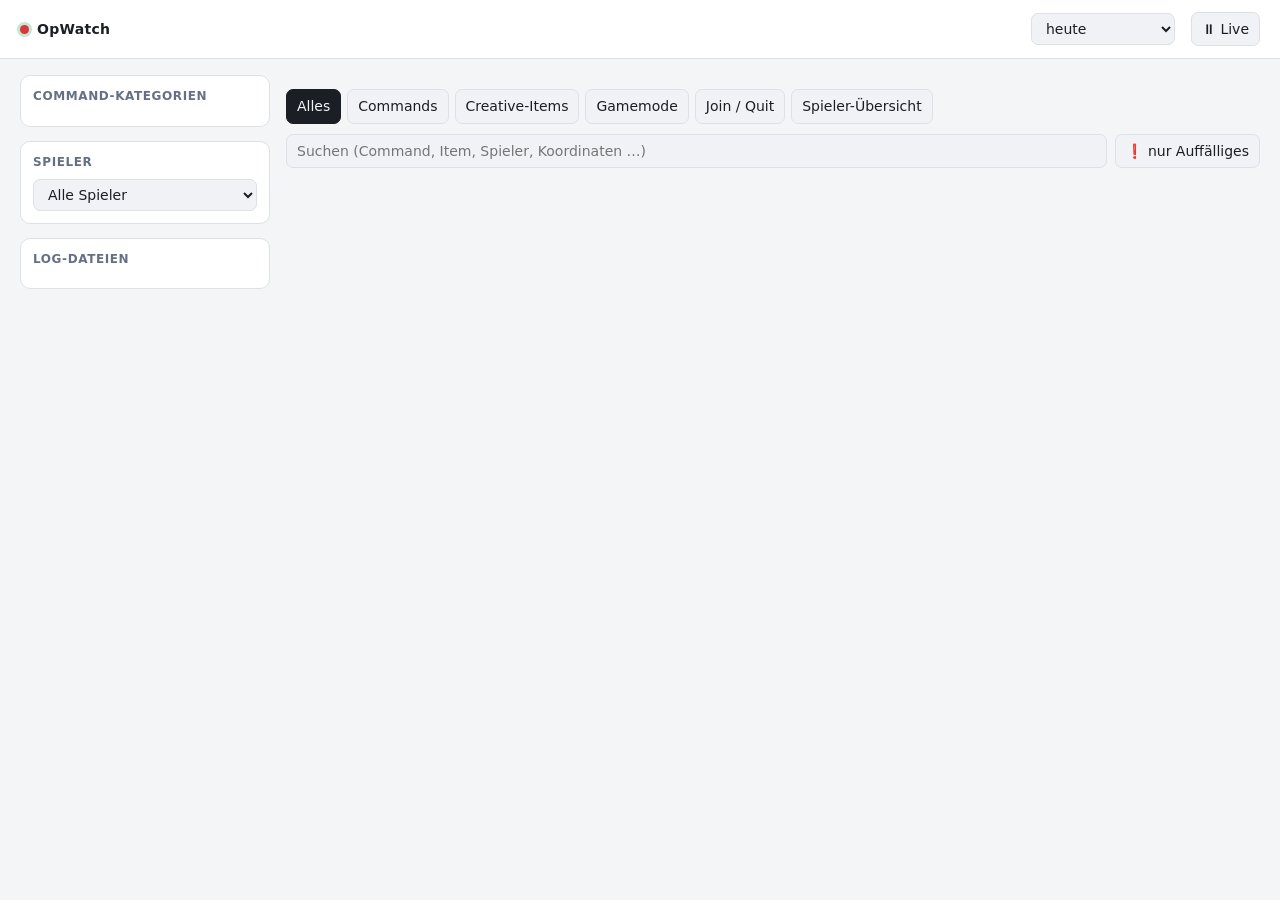
==== quellcode/OpWatch/src/main/resources/web/index.html @ f1e56824 "Plugins, Quellcode und Extras (Stand 26.10.2026) WebConsole 1.3.0, OpWatch 1.1.0, ServerStats 1.2.0," ====
<!doctype html>
<html lang="de">
<head>
<meta charset="utf-8">
<meta name="viewport" content="width=device-width, initial-scale=1">
<title>OpWatch</title>
<style>
:root{
  --bg:#0f1115; --panel:#171a21; --panel2:#1d212a; --line:#2a2f3a; --text:#e6e8ec; --mute:#8b93a3;
  --acc:#5fd38d; --warn:#f2b84b; --bad:#ff6b6b; --blue:#6aa8ff; --violet:#b08cff;
  --mono: ui-monospace, "JetBrains Mono", "Cascadia Code", Consolas, monospace;
}
/* inside the dark WebConsole dashboard always stay dark */
@media (prefers-color-scheme: light){
  :root:not(.embed){ --bg:#f4f5f7; --panel:#fff; --panel2:#f0f2f5; --line:#dde1e7; --text:#1b1e24; --mute:#667085;
    --acc:#1f9d55; --warn:#b7791f; --bad:#d63939; --blue:#2f6fd6; --violet:#7a4fd6; }
}
*{box-sizing:border-box}
body{margin:0;background:var(--bg);color:var(--text);font:14px/1.45 system-ui,-apple-system,"Segoe UI",sans-serif}
header{display:flex;align-items:center;gap:16px;padding:12px 20px;border-bottom:1px solid var(--line);background:var(--panel);position:sticky;top:0;z-index:5;flex-wrap:wrap}
.brand{font-weight:700;letter-spacing:.3px;display:flex;align-items:center;gap:8px}
.dot{width:9px;height:9px;border-radius:50%;background:var(--acc);box-shadow:0 0 0 3px color-mix(in srgb,var(--acc) 25%,transparent)}
.dot.off{background:var(--bad)}
.online{display:flex;gap:6px;flex-wrap:wrap;flex:1}
.pill{font-size:12px;padding:3px 9px;border-radius:99px;background:var(--panel2);border:1px solid var(--line);white-space:nowrap;cursor:pointer}
.pill.creative{border-color:var(--warn);color:var(--warn)}
.pill .gm{color:var(--mute);margin-left:4px}
button,select,input{font:inherit;color:var(--text);background:var(--panel2);border:1px solid var(--line);border-radius:7px;padding:6px 10px}
button{cursor:pointer}
button.on{border-color:var(--acc);color:var(--acc)}
main{display:grid;grid-template-columns:250px 1fr;gap:16px;padding:16px 20px;max-width:1500px;margin:0 auto}
@media (max-width:860px){main{grid-template-columns:1fr;padding:12px 16px}}
aside{display:flex;flex-direction:column;gap:14px}
.box{background:var(--panel);border:1px solid var(--line);border-radius:10px;padding:12px}
.box h3{margin:0 0 8px;font-size:12px;text-transform:uppercase;letter-spacing:.6px;color:var(--mute);font-weight:600}
.cat{display:flex;justify-content:space-between;align-items:center;padding:5px 8px;border-radius:6px;cursor:pointer;user-select:none}
.cat:hover{background:var(--panel2)}
.cat.sel{background:color-mix(in srgb,var(--blue) 18%,transparent);color:var(--blue)}
.cat .n{color:var(--mute);font-variant-numeric:tabular-nums;font-size:12px}
.tiles{display:grid;grid-template-columns:repeat(auto-fit,minmax(150px,1fr));gap:10px;margin-bottom:14px}
.tile{background:var(--panel);border:1px solid var(--line);border-radius:10px;padding:10px 12px}
.tile .v{font-size:22px;font-weight:700;font-variant-numeric:tabular-nums}
.tile .l{font-size:12px;color:var(--mute)}
.tabs{display:flex;gap:6px;margin-bottom:10px;flex-wrap:wrap}
.tabs button.sel{background:var(--text);color:var(--bg);border-color:var(--text)}
.toolbar{display:flex;gap:8px;flex-wrap:wrap;margin-bottom:10px}
.toolbar input{flex:1;min-width:180px}
.list{background:var(--panel);border:1px solid var(--line);border-radius:10px;overflow:hidden}
.row{display:grid;grid-template-columns:130px 140px 1fr;gap:12px;padding:8px 12px;border-bottom:1px solid var(--line);align-items:start}
.row:last-child{border-bottom:0}
.row:hover{background:var(--panel2)}
@media (max-width:700px){.row{grid-template-columns:1fr}}
.time{color:var(--mute);font-variant-numeric:tabular-nums;font-size:12px}
.who{font-weight:600;cursor:pointer;overflow:hidden;text-overflow:ellipsis}
.who small{display:block;font-weight:400;color:var(--mute);font-size:11px}
.cmd{font-family:var(--mono);font-size:13px;word-break:break-all}
.tag{display:inline-block;font-size:11px;padding:1px 7px;border-radius:99px;margin-right:6px;border:1px solid var(--line);color:var(--mute);vertical-align:1px}
.t-COMMAND{color:var(--blue);border-color:color-mix(in srgb,var(--blue) 40%,transparent)}
.t-GAMEMODE{color:var(--violet);border-color:color-mix(in srgb,var(--violet) 40%,transparent)}
.t-CREATIVE{color:var(--warn);border-color:color-mix(in srgb,var(--warn) 45%,transparent)}
.t-JOIN,.t-QUIT{color:var(--acc);border-color:color-mix(in srgb,var(--acc) 40%,transparent)}
.notable{box-shadow:inset 3px 0 0 var(--bad)}
.items{display:flex;flex-wrap:wrap;gap:5px;margin-top:6px}
.it{font-family:var(--mono);font-size:12px;padding:2px 7px;border-radius:5px;background:var(--panel2);border:1px solid var(--line)}
.it.n{border-color:var(--bad);color:var(--bad)}
.sub{color:var(--mute);font-size:12px;margin-top:2px}
.empty{padding:30px;text-align:center;color:var(--mute)}
.players{display:grid;grid-template-columns:repeat(auto-fill,minmax(260px,1fr));gap:10px}
.pc{background:var(--panel);border:1px solid var(--line);border-radius:10px;padding:12px;cursor:pointer}
.pc:hover{border-color:var(--blue)}
.pc h4{margin:0 0 6px;font-size:15px;display:flex;justify-content:space-between}
.kv{display:grid;grid-template-columns:1fr auto;gap:2px 10px;font-size:13px}
.kv span:nth-child(odd){color:var(--mute)}
.bad{color:var(--bad)} .warn{color:var(--warn)}
a{color:var(--blue)}
.more{display:block;width:100%;border:0;border-top:1px solid var(--line);border-radius:0;padding:10px;background:transparent;color:var(--blue)}
</style>
</head>
<body>
<header>
  <div class="brand"><span class="dot" id="live"></span> OpWatch</div>
  <div class="online" id="online"></div>
  <select id="range" title="Zeitraum">
    <option value="3600000">letzte Stunde</option>
    <option value="today" selected>heute</option>
    <option value="86400000">24 Stunden</option>
    <option value="604800000">7 Tage</option>
    <option value="0">alles geladene</option>
  </select>
  <button id="pause">⏸ Live</button>
</header>

<main>
  <aside>
    <div class="box">
      <h3>Command-Kategorien</h3>
      <div id="cats"></div>
    </div>
    <div class="box">
      <h3>Spieler</h3>
      <select id="player" style="width:100%"><option value="">Alle Spieler</option></select>
    </div>
    <div class="box">
      <h3>Log-Dateien</h3>
      <div id="files" class="sub"></div>
    </div>
  </aside>

  <section>
    <div class="tiles" id="tiles"></div>
    <div class="tabs" id="tabs">
      <button data-tab="all" class="sel">Alles</button>
      <button data-tab="COMMAND">Commands</button>
      <button data-tab="CREATIVE">Creative-Items</button>
      <button data-tab="GAMEMODE">Gamemode</button>
      <button data-tab="JOIN">Join / Quit</button>
      <button data-tab="players">Spieler-Übersicht</button>
    </div>
    <div class="toolbar">
      <input id="q" placeholder="Suchen (Command, Item, Spieler, Koordinaten …)">
      <button id="onlyNotable">❗ nur Auffälliges</button>
    </div>
    <div id="view"></div>
  </section>
</main>

<script>
if (new URLSearchParams(location.search).has('embed')) document.documentElement.classList.add('embed');
const S = { events: [], last: 0, cats: {}, tab: 'all', cat: null, player: '', q: '', notable: false,
            paused: false, show: 300, online: [] };
const $ = s => document.querySelector(s);
const esc = s => String(s ?? '').replace(/[&<>"']/g, c => ({'&':'&amp;','<':'&lt;','>':'&gt;','"':'&quot;',"'":'&#39;'}[c]));
const fmtTime = ts => { const d = new Date(ts), t = new Date();
  const hm = d.toLocaleTimeString('de-DE',{hour:'2-digit',minute:'2-digit',second:'2-digit'});
  return d.toDateString() === t.toDateString() ? hm : d.toLocaleDateString('de-DE',{day:'2-digit',month:'2-digit'}) + ' ' + hm; };
const dur = s => s < 60 ? s + ' s' : s < 3600 ? Math.round(s/60) + ' min' : (s/3600).toFixed(1) + ' h';
const isCreative = e => e.type && e.type.startsWith('CREATIVE');

async function api(p){ const r = await fetch(p, {cache:'no-store'}); if(!r.ok) throw new Error(r.status); return r.json(); }

async function poll(){
  if (S.paused) return;
  try{
    const d = await api('api/events?since=' + S.last);
    if (d.events.length){ S.events.push(...d.events); S.last = d.last; if (S.events.length > 60000) S.events.splice(0, S.events.length - 60000); render(); }
    $('#live').classList.remove('off');
  }catch(e){ $('#live').classList.add('off'); }
}
async function meta(){
  try{
    const m = await api('api/meta');
    S.cats = m.categories; S.online = m.online;
    $('#online').innerHTML = m.online.length ? m.online.map(p =>
      `<span class="pill ${p.gm==='creative'?'creative':''}" data-p="${esc(p.name)}">${esc(p.name)}<span class="gm">${esc(p.gm)}</span></span>`).join('')
      : '<span class="sub">niemand online</span>';
    $('#files').innerHTML = m.files.slice(0,10).map(f => `<div><a href="api/file?name=${encodeURIComponent(f)}">${esc(f)}</a></div>`).join('') || 'noch keine';
    if (!S.metaLoaded){ S.metaLoaded = true; render(); } else renderSide();
  }catch(e){}
}

function inRange(e){
  const v = $('#range').value;
  if (v === '0') return true;
  if (v === 'today'){ const t = new Date(); t.setHours(0,0,0,0); return e.ts >= t.getTime(); }
  return e.ts >= Date.now() - Number(v);
}
function text(e){
  return [e.player, e.command, e.detail, e.world, e.x, e.y, e.z, e.category, e.container,
          ...(e.items||[]).map(i=>i.item), ...(e.taken||[]).map(i=>i.item)].join(' ').toLowerCase();
}
function base(){ return S.events.filter(e => inRange(e) && (!S.player || e.player === S.player)); }
function filtered(){
  const q = S.q.toLowerCase();
  return base().filter(e => {
    if (S.tab === 'COMMAND' && e.type !== 'COMMAND') return false;
    if (S.tab === 'CREATIVE' && !isCreative(e)) return false;
    if (S.tab === 'GAMEMODE' && e.type !== 'GAMEMODE') return false;
    if (S.tab === 'JOIN' && e.type !== 'JOIN' && e.type !== 'QUIT') return false;
    if (S.cat && (e.type !== 'COMMAND' || e.category !== S.cat)) return false;
    if (S.notable && !e.notable) return false;
    if (q && !text(e).includes(q)) return false;
    return true;
  });
}

function renderSide(){
  const ev = base().filter(e => e.type === 'COMMAND');
  const cnt = {}; ev.forEach(e => cnt[e.category] = (cnt[e.category]||0) + 1);
  const keys = Object.keys(S.cats).sort((a,b)=>(cnt[b]||0)-(cnt[a]||0));
  $('#cats').innerHTML = `<div class="cat ${!S.cat?'sel':''}" data-c=""><span>Alle Kategorien</span><span class="n">${ev.length}</span></div>` +
    keys.map(k => `<div class="cat ${S.cat===k?'sel':''}" data-c="${esc(k)}"><span>${esc(S.cats[k])}</span><span class="n">${cnt[k]||0}</span></div>`).join('');
  const players = [...new Set(S.events.map(e=>e.player).filter(p=>p && !p.startsWith('[')))].sort((a,b)=>a.localeCompare(b));
  const sel = $('#player'), cur = S.player;
  sel.innerHTML = '<option value="">Alle Spieler</option>' + players.map(p=>`<option ${p===cur?'selected':''}>${esc(p)}</option>`).join('');
}

function renderTiles(){
  const ev = base();
  const cmds = ev.filter(e=>e.type==='COMMAND').length;
  const gm = ev.filter(e=>e.type==='GAMEMODE' && e.to==='creative').length;
  const items = ev.filter(e=>e.type==='CREATIVE_ITEMS').reduce((s,e)=>s+(e.total||0),0);
  const kept = ev.filter(e=>e.type==='CREATIVE_EXIT').reduce((s,e)=>s+(e.total||0),0);
  const flag = ev.filter(e=>e.notable).length;
  const t = [[cmds,'Commands'],[gm,'Wechsel zu Creative'],[items,'Items aus Creative genommen'],[kept,'Items aus Creative mitgenommen', kept?'warn':''],[flag,'auffällige Einträge', flag?'bad':'']];
  $('#tiles').innerHTML = t.map(([v,l,c])=>`<div class="tile"><div class="v ${c||''}">${v.toLocaleString('de-DE')}</div><div class="l">${l}</div></div>`).join('');
}

function itemsHtml(list, label){
  if (!list || !list.length) return '';
  return (label ? `<div class="sub">${label}</div>` : '') + '<div class="items">' +
    list.map(i=>`<span class="it ${i.notable?'n':''}">${i.amount}× ${esc(i.item)}</span>`).join('') + '</div>';
}
function rowHtml(e){
  let tagCls = 't-' + (isCreative(e) ? 'CREATIVE' : e.type), tag = {COMMAND:'Command',GAMEMODE:'Gamemode',JOIN:'Join',QUIT:'Quit',
    CREATIVE_ITEMS:'Creative-Entnahme',CREATIVE_EXIT:'Creative verlassen',CREATIVE_DROP:'Creative-Drop',CREATIVE_CONTAINER:'Creative-Kiste'}[e.type] || e.type;
  let body = '';
  if (e.type === 'COMMAND'){
    body = `<span class="tag">${esc(S.cats[e.category] || e.category)}</span><span class="cmd">${esc(e.command)}</span>` +
           (e.cancelled ? ' <span class="sub">(abgebrochen)</span>' : '');
  } else {
    body = `<span>${esc(e.detail || '')}</span>`;
    if (e.type === 'CREATIVE_EXIT' && e.durationSec != null) body += ` <span class="sub">· ${dur(e.durationSec)} im Creative</span>`;
    body += itemsHtml(e.items, e.type==='CREATIVE_CONTAINER' && e.items?.length ? 'reingelegt:' : '');
    body += itemsHtml(e.taken, 'rausgenommen:');
  }
  const loc = e.world ? `${esc(e.world)} ${e.x} ${e.y} ${e.z}` : '';
  return `<div class="row ${e.notable?'notable':''}">
    <div class="time">${fmtTime(e.ts)}<br><span class="tag ${tagCls}">${tag}</span></div>
    <div class="who" data-p="${esc(e.player)}">${esc(e.player)}<small>${esc(e.gm||'')}${loc?' · '+loc:''}</small></div>
    <div>${body}</div></div>`;
}

function renderPlayers(){
  const ev = S.events.filter(inRange), by = {};
  for (const e of ev){
    if (!e.player || e.player.startsWith('[')) continue;
    const p = by[e.player] ||= {cmds:0,crea:0,taken:0,kept:0,flag:0,time:0,last:0,cats:{}};
    p.last = Math.max(p.last, e.ts);
    if (e.type==='COMMAND'){ p.cmds++; p.cats[e.category]=(p.cats[e.category]||0)+1; }
    if (e.type==='GAMEMODE' && e.to==='creative') p.crea++;
    if (e.type==='CREATIVE_ITEMS') p.taken += e.total||0;
    if (e.type==='CREATIVE_EXIT'){ p.kept += e.total||0; p.time += e.durationSec||0; }
    if (e.notable) p.flag++;
  }
  const names = Object.keys(by).sort((a,b)=>by[b].last-by[a].last);
  if (!names.length) return '<div class="list"><div class="empty">Noch keine Daten in diesem Zeitraum.</div></div>';
  const on = new Set(S.online.map(o=>o.name));
  return '<div class="players">' + names.map(n => { const p = by[n];
    const top = Object.entries(p.cats).sort((a,b)=>b[1]-a[1]).slice(0,3).map(([k,v])=>`${esc(S.cats[k]||k)} ${v}`).join(', ') || '–';
    return `<div class="pc" data-p="${esc(n)}"><h4>${esc(n)} <span class="sub">${on.has(n)?'🟢 online':fmtTime(p.last)}</span></h4>
      <div class="kv"><span>Commands</span><span>${p.cmds}</span>
      <span>Top-Kategorien</span><span style="text-align:right">${top}</span>
      <span>Mal in Creative</span><span>${p.crea}</span>
      <span>Zeit in Creative</span><span>${dur(p.time)}</span>
      <span>Items aus Creative genommen</span><span class="${p.taken?'warn':''}">${p.taken}</span>
      <span>Items mitgenommen</span><span class="${p.kept?'bad':''}">${p.kept}</span>
      <span>Auffällig</span><span class="${p.flag?'bad':''}">${p.flag}</span></div></div>`; }).join('') + '</div>';
}

function render(){
  renderTiles(); renderSide();
  if (S.tab === 'players'){ $('#view').innerHTML = renderPlayers(); return; }
  const list = filtered().reverse();
  const shown = list.slice(0, S.show);
  $('#view').innerHTML = '<div class="list">' + (shown.length ? shown.map(rowHtml).join('') : '<div class="empty">Keine Einträge für diesen Filter.</div>') +
    (list.length > S.show ? `<button class="more" id="more">Weitere ${Math.min(300, list.length - S.show)} von ${list.length - S.show} laden</button>` : '') + '</div>';
}

// --- interactions
$('#tabs').addEventListener('click', e => { const b = e.target.closest('button'); if(!b) return;
  document.querySelectorAll('#tabs button').forEach(x=>x.classList.toggle('sel', x===b)); S.tab = b.dataset.tab; S.show = 300; render(); });
$('#cats').addEventListener('click', e => { const c = e.target.closest('.cat'); if(!c) return; S.cat = c.dataset.c || null;
  if (S.cat){ S.tab='COMMAND'; document.querySelectorAll('#tabs button').forEach(x=>x.classList.toggle('sel', x.dataset.tab==='COMMAND')); } render(); });
$('#player').addEventListener('change', e => { S.player = e.target.value; render(); });
$('#q').addEventListener('input', e => { S.q = e.target.value; S.show = 300; render(); });
$('#range').addEventListener('change', render);
$('#onlyNotable').addEventListener('click', e => { S.notable = !S.notable; e.target.classList.toggle('on', S.notable); render(); });
$('#pause').addEventListener('click', e => { S.paused = !S.paused; e.target.textContent = S.paused ? '▶ Pausiert' : '⏸ Live'; e.target.classList.toggle('on', S.paused); if(!S.paused) poll(); });
document.addEventListener('click', e => {
  if (e.target.id === 'more'){ S.show += 300; render(); return; }
  const p = e.target.closest('[data-p]'); if (!p || p.dataset.p.startsWith('[')) return;
  S.player = p.dataset.p; if (S.tab === 'players'){ S.tab = 'all'; document.querySelectorAll('#tabs button').forEach(x=>x.classList.toggle('sel', x.dataset.tab==='all')); }
  render(); window.scrollTo({top:0, behavior:'smooth'});
});

meta(); poll();
setInterval(poll, 2500); setInterval(meta, 5000);
</script>
</body>
</html>
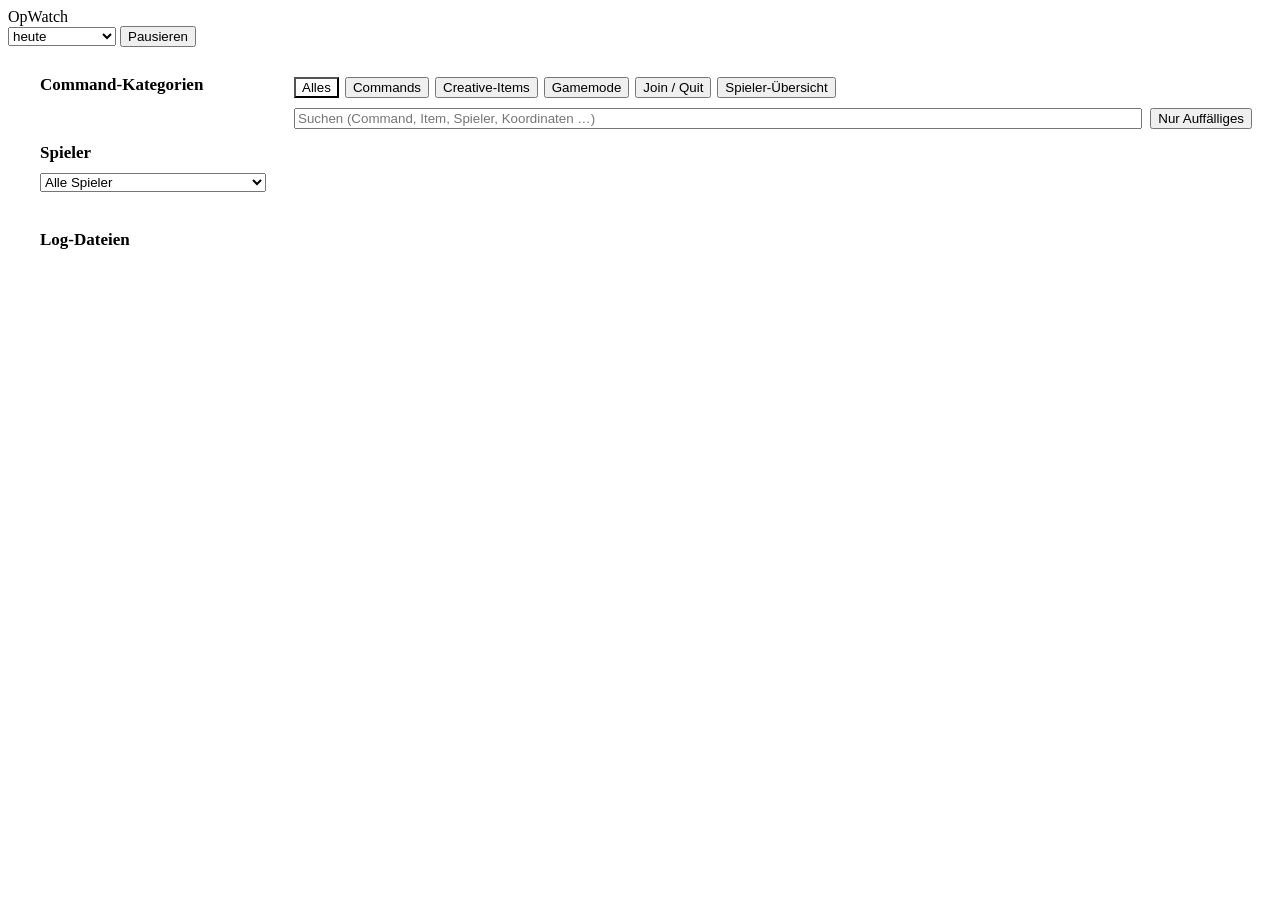
==== commit 3eef83a1: "Einheitliches Design für alle Plugins ("Deepslate & Gold") - design/theme.css + design/fonts.css: ei" ====
--- a/quellcode/OpWatch/src/main/resources/web/index.html
+++ b/quellcode/OpWatch/src/main/resources/web/index.html
@@ -4,81 +4,67 @@
 <meta charset="utf-8">
 <meta name="viewport" content="width=device-width, initial-scale=1">
 <title>OpWatch</title>
+<!--THEME-->
 <style>
-:root{
-  --bg:#0f1115; --panel:#171a21; --panel2:#1d212a; --line:#2a2f3a; --text:#e6e8ec; --mute:#8b93a3;
-  --acc:#5fd38d; --warn:#f2b84b; --bad:#ff6b6b; --blue:#6aa8ff; --violet:#b08cff;
-  --mono: ui-monospace, "JetBrains Mono", "Cascadia Code", Consolas, monospace;
-}
-/* inside the dark WebConsole dashboard always stay dark */
-@media (prefers-color-scheme: light){
-  :root:not(.embed){ --bg:#f4f5f7; --panel:#fff; --panel2:#f0f2f5; --line:#dde1e7; --text:#1b1e24; --mute:#667085;
-    --acc:#1f9d55; --warn:#b7791f; --bad:#d63939; --blue:#2f6fd6; --violet:#7a4fd6; }
-}
-*{box-sizing:border-box}
-body{margin:0;background:var(--bg);color:var(--text);font:14px/1.45 system-ui,-apple-system,"Segoe UI",sans-serif}
-header{display:flex;align-items:center;gap:16px;padding:12px 20px;border-bottom:1px solid var(--line);background:var(--panel);position:sticky;top:0;z-index:5;flex-wrap:wrap}
-.brand{font-weight:700;letter-spacing:.3px;display:flex;align-items:center;gap:8px}
-.dot{width:9px;height:9px;border-radius:50%;background:var(--acc);box-shadow:0 0 0 3px color-mix(in srgb,var(--acc) 25%,transparent)}
-.dot.off{background:var(--bad)}
+.empty{padding:30px;text-align:center;color:var(--mute)}
+header{position:sticky;top:0;z-index:5}
+.embed header.pagehead{position:static;display:flex;background:transparent;border:0;box-shadow:none;padding:14px 20px 0}
+.embed .pagehead .srv,.embed .pagehead .mark{display:none}
 .online{display:flex;gap:6px;flex-wrap:wrap;flex:1}
-.pill{font-size:12px;padding:3px 9px;border-radius:99px;background:var(--panel2);border:1px solid var(--line);white-space:nowrap;cursor:pointer}
-.pill.creative{border-color:var(--warn);color:var(--warn)}
-.pill .gm{color:var(--mute);margin-left:4px}
-button,select,input{font:inherit;color:var(--text);background:var(--panel2);border:1px solid var(--line);border-radius:7px;padding:6px 10px}
-button{cursor:pointer}
-button.on{border-color:var(--acc);color:var(--acc)}
+.pill{cursor:pointer}
+.pill.creative{color:var(--warn);border-color:rgba(238,141,62,.5)}
+.pill .gm{color:var(--mute)}
 main{display:grid;grid-template-columns:250px 1fr;gap:16px;padding:16px 20px;max-width:1500px;margin:0 auto}
 @media (max-width:860px){main{grid-template-columns:1fr;padding:12px 16px}}
 aside{display:flex;flex-direction:column;gap:14px}
-.box{background:var(--panel);border:1px solid var(--line);border-radius:10px;padding:12px}
-.box h3{margin:0 0 8px;font-size:12px;text-transform:uppercase;letter-spacing:.6px;color:var(--mute);font-weight:600}
-.cat{display:flex;justify-content:space-between;align-items:center;padding:5px 8px;border-radius:6px;cursor:pointer;user-select:none}
-.cat:hover{background:var(--panel2)}
-.cat.sel{background:color-mix(in srgb,var(--blue) 18%,transparent);color:var(--blue)}
-.cat .n{color:var(--mute);font-variant-numeric:tabular-nums;font-size:12px}
+.box{padding:12px}
+.box h3{margin:0 0 10px;font-size:17px}
+.cat{display:flex;justify-content:space-between;align-items:center;padding:5px 8px;cursor:pointer;user-select:none;border:2px solid transparent}
+.cat:hover{background:var(--panel-2)}
+.cat.sel{background:var(--sunken);border-color:var(--gold-dim);color:var(--gold)}
+.cat .n{color:var(--mute);font:500 14px var(--px)}
 .tiles{display:grid;grid-template-columns:repeat(auto-fit,minmax(150px,1fr));gap:10px;margin-bottom:14px}
-.tile{background:var(--panel);border:1px solid var(--line);border-radius:10px;padding:10px 12px}
-.tile .v{font-size:22px;font-weight:700;font-variant-numeric:tabular-nums}
-.tile .l{font-size:12px;color:var(--mute)}
+.tile{padding:10px 12px}
+.tile .v{font:500 28px/1.1 var(--px);font-variant-numeric:tabular-nums}
+.tile .l{font-size:13px;color:var(--mute)}
 .tabs{display:flex;gap:6px;margin-bottom:10px;flex-wrap:wrap}
-.tabs button.sel{background:var(--text);color:var(--bg);border-color:var(--text)}
+.tabs button.sel{background:var(--gold);color:var(--gold-ink)}
 .toolbar{display:flex;gap:8px;flex-wrap:wrap;margin-bottom:10px}
 .toolbar input{flex:1;min-width:180px}
-.list{background:var(--panel);border:1px solid var(--line);border-radius:10px;overflow:hidden}
-.row{display:grid;grid-template-columns:130px 140px 1fr;gap:12px;padding:8px 12px;border-bottom:1px solid var(--line);align-items:start}
+.list{overflow:hidden}
+.row{display:grid;grid-template-columns:130px 140px 1fr;gap:12px;padding:8px 12px;border-bottom:2px solid var(--line);align-items:start}
 .row:last-child{border-bottom:0}
-.row:hover{background:var(--panel2)}
+.row:hover{background:var(--panel-2)}
 @media (max-width:700px){.row{grid-template-columns:1fr}}
 .time{color:var(--mute);font-variant-numeric:tabular-nums;font-size:12px}
-.who{font-weight:600;cursor:pointer;overflow:hidden;text-overflow:ellipsis}
+.who{font-weight:500;cursor:pointer;overflow:hidden;text-overflow:ellipsis}
 .who small{display:block;font-weight:400;color:var(--mute);font-size:11px}
 .cmd{font-family:var(--mono);font-size:13px;word-break:break-all}
-.tag{display:inline-block;font-size:11px;padding:1px 7px;border-radius:99px;margin-right:6px;border:1px solid var(--line);color:var(--mute);vertical-align:1px}
-.t-COMMAND{color:var(--blue);border-color:color-mix(in srgb,var(--blue) 40%,transparent)}
-.t-GAMEMODE{color:var(--violet);border-color:color-mix(in srgb,var(--violet) 40%,transparent)}
-.t-CREATIVE{color:var(--warn);border-color:color-mix(in srgb,var(--warn) 45%,transparent)}
-.t-JOIN,.t-QUIT{color:var(--acc);border-color:color-mix(in srgb,var(--acc) 40%,transparent)}
-.notable{box-shadow:inset 3px 0 0 var(--bad)}
+.tag{display:inline-block;font-size:11px;padding:0 7px;margin-right:6px;border:2px solid var(--edge);background:var(--sunken);color:var(--mute);vertical-align:1px}
+.t-COMMAND{color:var(--lapis)}
+.t-GAMEMODE{color:var(--amethyst)}
+.t-CREATIVE{color:var(--warn)}
+.t-JOIN,.t-QUIT{color:var(--ok)}
+.notable{box-shadow:inset 4px 0 0 var(--err)}
 .items{display:flex;flex-wrap:wrap;gap:5px;margin-top:6px}
-.it{font-family:var(--mono);font-size:12px;padding:2px 7px;border-radius:5px;background:var(--panel2);border:1px solid var(--line)}
-.it.n{border-color:var(--bad);color:var(--bad)}
+.it{font-family:var(--mono);font-size:12px;padding:1px 7px;background:var(--sunken);border:2px solid var(--edge)}
+.it.n{border-color:var(--err);color:var(--err)}
 .sub{color:var(--mute);font-size:12px;margin-top:2px}
-.empty{padding:30px;text-align:center;color:var(--mute)}
 .players{display:grid;grid-template-columns:repeat(auto-fill,minmax(260px,1fr));gap:10px}
-.pc{background:var(--panel);border:1px solid var(--line);border-radius:10px;padding:12px;cursor:pointer}
-.pc:hover{border-color:var(--blue)}
-.pc h4{margin:0 0 6px;font-size:15px;display:flex;justify-content:space-between}
-.kv{display:grid;grid-template-columns:1fr auto;gap:2px 10px;font-size:13px}
+.pc{padding:12px;cursor:pointer}
+.pc:hover{background:var(--panel-2)}
+.pc h4{margin:0 0 8px;font-size:18px;display:flex;justify-content:space-between;align-items:baseline}
+.pc h4 .sub{font-family:var(--sans)}
+.kv{display:grid;grid-template-columns:1fr auto;gap:3px 10px;font-size:13px}
 .kv span:nth-child(odd){color:var(--mute)}
-.bad{color:var(--bad)} .warn{color:var(--warn)}
-a{color:var(--blue)}
-.more{display:block;width:100%;border:0;border-top:1px solid var(--line);border-radius:0;padding:10px;background:transparent;color:var(--blue)}
+.kv span:nth-child(even){font:500 15px var(--px);text-align:right}
+.more{display:flex;width:100%;border:0;border-top:2px solid var(--edge);box-shadow:none;padding:10px;background:transparent;color:var(--gold);justify-content:center}
+#files a{color:var(--mute)} #files a:hover{color:var(--gold)}
 </style>
 </head>
 <body>
-<header>
-  <div class="brand"><span class="dot" id="live"></span> OpWatch</div>
+<header class="pagehead">
+  <span class="mark" aria-hidden="true"></span><span class="srv">OpWatch</span><span class="live-dot" id="live" title="Live-Verbindung"></span>
   <div class="online" id="online"></div>
   <select id="range" title="Zeitraum">
     <option value="3600000">letzte Stunde</option>
@@ -87,20 +73,20 @@
     <option value="604800000">7 Tage</option>
     <option value="0">alles geladene</option>
   </select>
-  <button id="pause">⏸ Live</button>
+  <button id="pause" title="Neue Einträge anhalten">Pausieren</button>
 </header>
 
 <main>
   <aside>
-    <div class="box">
+    <div class="box panel">
       <h3>Command-Kategorien</h3>
       <div id="cats"></div>
     </div>
-    <div class="box">
+    <div class="box panel">
       <h3>Spieler</h3>
       <select id="player" style="width:100%"><option value="">Alle Spieler</option></select>
     </div>
-    <div class="box">
+    <div class="box panel">
       <h3>Log-Dateien</h3>
       <div id="files" class="sub"></div>
     </div>
@@ -118,7 +104,7 @@
     </div>
     <div class="toolbar">
       <input id="q" placeholder="Suchen (Command, Item, Spieler, Koordinaten …)">
-      <button id="onlyNotable">❗ nur Auffälliges</button>
+      <button id="onlyNotable">Nur Auffälliges</button>
     </div>
     <div id="view"></div>
   </section>
@@ -151,7 +137,7 @@
     const m = await api('api/meta');
     S.cats = m.categories; S.online = m.online;
     $('#online').innerHTML = m.online.length ? m.online.map(p =>
-      `<span class="pill ${p.gm==='creative'?'creative':''}" data-p="${esc(p.name)}">${esc(p.name)}<span class="gm">${esc(p.gm)}</span></span>`).join('')
+      `<span class="chip pill ${p.gm==='creative'?'creative':''}" data-p="${esc(p.name)}">${esc(p.name)}<span class="gm">${esc(p.gm)}</span></span>`).join('')
       : '<span class="sub">niemand online</span>';
     $('#files').innerHTML = m.files.slice(0,10).map(f => `<div><a href="api/file?name=${encodeURIComponent(f)}">${esc(f)}</a></div>`).join('') || 'noch keine';
     if (!S.metaLoaded){ S.metaLoaded = true; render(); } else renderSide();
@@ -202,7 +188,7 @@
   const kept = ev.filter(e=>e.type==='CREATIVE_EXIT').reduce((s,e)=>s+(e.total||0),0);
   const flag = ev.filter(e=>e.notable).length;
   const t = [[cmds,'Commands'],[gm,'Wechsel zu Creative'],[items,'Items aus Creative genommen'],[kept,'Items aus Creative mitgenommen', kept?'warn':''],[flag,'auffällige Einträge', flag?'bad':'']];
-  $('#tiles').innerHTML = t.map(([v,l,c])=>`<div class="tile"><div class="v ${c||''}">${v.toLocaleString('de-DE')}</div><div class="l">${l}</div></div>`).join('');
+  $('#tiles').innerHTML = t.map(([v,l,c])=>`<div class="tile panel"><div class="v ${c||''}">${v.toLocaleString('de-DE')}</div><div class="l">${l}</div></div>`).join('');
 }
 
 function itemsHtml(list, label){
@@ -243,11 +229,11 @@
     if (e.notable) p.flag++;
   }
   const names = Object.keys(by).sort((a,b)=>by[b].last-by[a].last);
-  if (!names.length) return '<div class="list"><div class="empty">Noch keine Daten in diesem Zeitraum.</div></div>';
+  if (!names.length) return '<div class="list panel"><div class="empty">Noch keine Daten in diesem Zeitraum.</div></div>';
   const on = new Set(S.online.map(o=>o.name));
   return '<div class="players">' + names.map(n => { const p = by[n];
     const top = Object.entries(p.cats).sort((a,b)=>b[1]-a[1]).slice(0,3).map(([k,v])=>`${esc(S.cats[k]||k)} ${v}`).join(', ') || '–';
-    return `<div class="pc" data-p="${esc(n)}"><h4>${esc(n)} <span class="sub">${on.has(n)?'🟢 online':fmtTime(p.last)}</span></h4>
+    return `<div class="pc panel" data-p="${esc(n)}"><h4>${esc(n)} <span class="sub">${on.has(n)?'<span class="ok">online</span>':fmtTime(p.last)}</span></h4>
       <div class="kv"><span>Commands</span><span>${p.cmds}</span>
       <span>Top-Kategorien</span><span style="text-align:right">${top}</span>
       <span>Mal in Creative</span><span>${p.crea}</span>
@@ -262,7 +248,7 @@
   if (S.tab === 'players'){ $('#view').innerHTML = renderPlayers(); return; }
   const list = filtered().reverse();
   const shown = list.slice(0, S.show);
-  $('#view').innerHTML = '<div class="list">' + (shown.length ? shown.map(rowHtml).join('') : '<div class="empty">Keine Einträge für diesen Filter.</div>') +
+  $('#view').innerHTML = '<div class="list panel">' + (shown.length ? shown.map(rowHtml).join('') : '<div class="empty">Keine Einträge für diesen Filter.</div>') +
     (list.length > S.show ? `<button class="more" id="more">Weitere ${Math.min(300, list.length - S.show)} von ${list.length - S.show} laden</button>` : '') + '</div>';
 }
 
@@ -275,7 +261,7 @@
 $('#q').addEventListener('input', e => { S.q = e.target.value; S.show = 300; render(); });
 $('#range').addEventListener('change', render);
 $('#onlyNotable').addEventListener('click', e => { S.notable = !S.notable; e.target.classList.toggle('on', S.notable); render(); });
-$('#pause').addEventListener('click', e => { S.paused = !S.paused; e.target.textContent = S.paused ? '▶ Pausiert' : '⏸ Live'; e.target.classList.toggle('on', S.paused); if(!S.paused) poll(); });
+$('#pause').addEventListener('click', e => { S.paused = !S.paused; e.target.textContent = S.paused ? 'Fortsetzen' : 'Pausieren'; e.target.classList.toggle('on', S.paused); if(!S.paused) poll(); });
 document.addEventListener('click', e => {
   if (e.target.id === 'more'){ S.show += 300; render(); return; }
   const p = e.target.closest('[data-p]'); if (!p || p.dataset.p.startsWith('[')) return;
